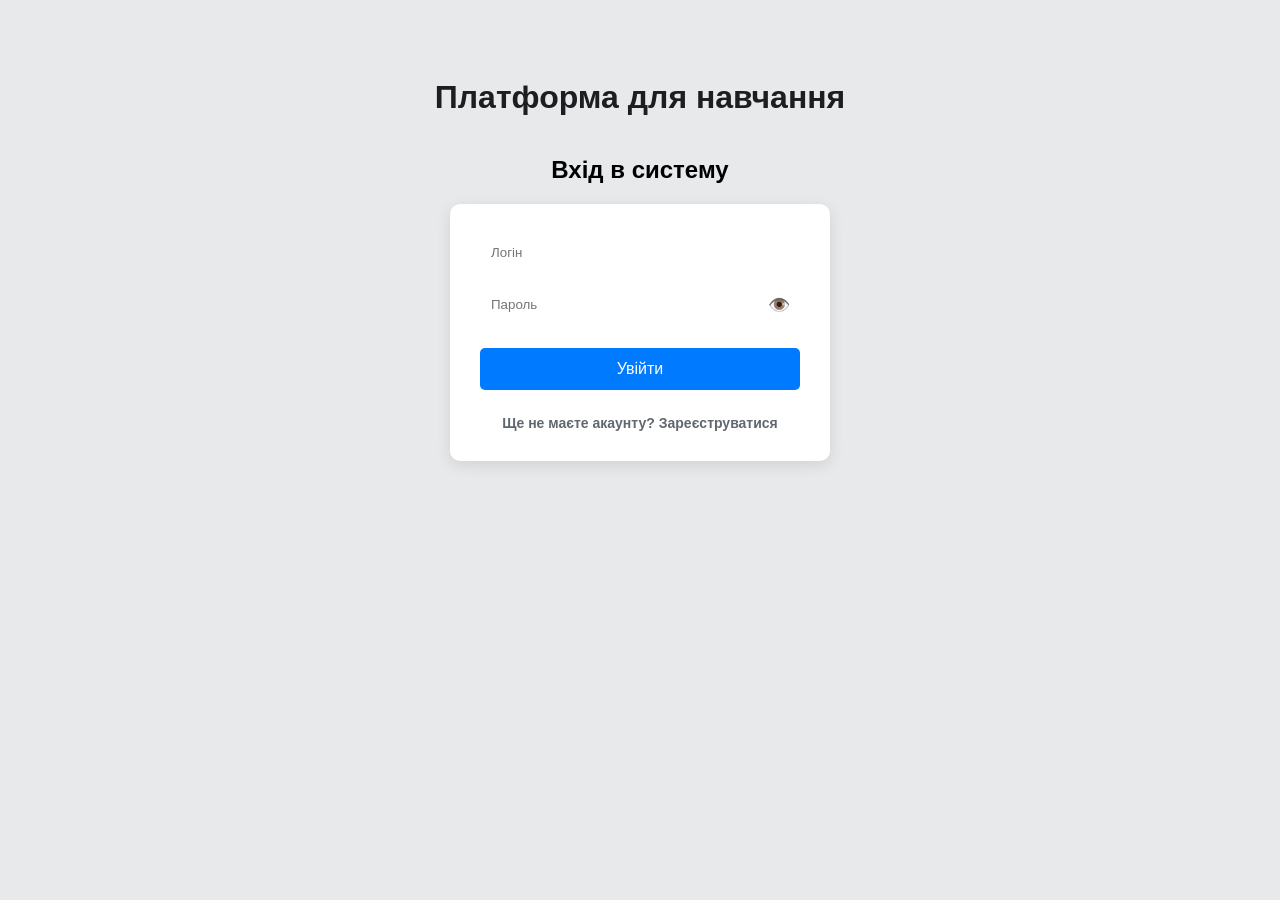
==== index.html @ 78d86eeb "Initial commit" ====
<!DOCTYPE html>
<html lang="en">
<head>
    <meta charset="UTF-8">
    <meta name="viewport" content="width=device-width, initial-scale=1.0">
    <title>Document</title>
    <link rel="stylesheet" href="style.css">
    <script src="script.js" defer></script>
</head>
<body>
    <h1>Платформа для навчання</h1>
    <h2>Вхід в систему</h2>
    <form>
        <input type="text" id="loginField" placeholder="Логін">
        <div class="password-container">
    <input type="password" id="passwordField" placeholder="Пароль">
    <button type="button" id="togglePassword">👁️</button>
</div>
        <button type="submit">Увійти</button>
        <a href="#" class="signup-link">Ще не маєте акаунту? Зареєструватися</a>
    </form>
</body>
</html>
---- style.css ----
body {
    background-color: #e8e9ea; /* Світло-сірий колір */
    font-family: Arial, sans-serif; /* Сучасний шрифт без засічок */
    display: flex;
    flex-direction: column;
    align-items: center; /* Центруємо все по горизонталі */
    padding-top: 50px;
}
/* Додаємо плавність для всіх інпутів та кнопок */
input, button, a {
    transition: all 0.3s ease;
}

/* Робимо картку форми ще виразнішою */
/* Робимо форму по центру та додаємо зазори */
form {
    background-color: white;
    padding: 30px;
    border-radius: 10px;
    box-shadow: 0 4px 15px rgba(0,0,0,0.1);
    display: flex;
    flex-direction: column;
    gap: 15px;
    align-items: center; /* Це центрирує всі елементи всередині форми по горизонталі */
    width: 300px;
    align-items: stretch; /* Розтягує всі елементи на всю ширину форми */
    width: 320px;
}
form h2 {
    text-align: center;
}
#togglePassword {
    position: absolute;
    right: 10px;
    width: auto; /* Важливо! */
    background: none;
    border: none;
    padding: 0;
}
/* Виправляємо ширину кнопки, щоб вона була на всю форму */
form > button[type="submit"] {
    background-color: #007bff;
    color: white;
    padding: 12px;
    border: none;
    border-radius: 5px;
    cursor: pointer;
    width: 100%; /* Це розтягне кнопку по центру */
    font-size: 16px;
    margin-top: 10px;
}
/* Стиль для посилання реєстрації */
.signup-link {
    margin-top: 15px;
    font-size: 14px;
    color: #007bff;
    text-decoration: none;
    text-align: center;
    font-weight: 600;
}

.signup-link:hover {
    color: #0056b3;
    text-shadow: 0 0 1px rgba(0,91,179,0.2);
}
.password-container {
    display: flex;
    align-items: center;
    position: relative;
    width: 100%; /* Однаково з полем логіна */
}

/* Прибираємо подвійну обводку, якщо вона десь виникає */
.password-container input {
    width: 100%;
}
#passwordField {
    width: 100%;
    padding-right: 40px; /* Місце для ока справа */
}

/* Кнопка-око тепер акуратна */
#togglePassword {
    position: absolute;
    right: 10px;
    background: none;
    border: none;
    cursor: pointer;
    font-size: 18px;
    padding: 0;
    width: auto; /* Скасовуємо розтягування */
}
/* Оформлюємо заголовок */
h1 {
    color: #1c1e21;
    margin-bottom: 20px;
}

/* Робимо поля вводу красивими */
input {
    padding: 10px;
    border: 1px solid #ffffff;
    border-radius: 5px;
    width: 100%; /* Тепер поле завжди займає всю доступну ширину */
    box-sizing: border-box; /* Важливо: щоб padding не роздував ширину */
}

/* Стиль для кнопки */
button {
    background-color: #007bff; /* Синій колір */
    color: white;
    padding: 10px 20px;
    border: none;
    border-radius: 5px;
    cursor: pointer; /* Курсор стає "рукою" при наведенні */
    width: 270px;
}

/* Ефект при наведенні на кнопку */
button:hover {
    background-color: #0056b3;
}
/* Підсвітка полів при натисканні */
input:focus {
    outline: none;
    border-color: #007bff;
    box-shadow: 0 0 5px rgba(0, 123, 255, 0.2);
}

/* Стиль для посилання реєстрації */
.signup-link {
    margin-top: 10px;
    font-size: 14px;
    color: #606770;
    text-decoration: none;
    text-align: center;
}

.signup-link:hover {
    text-decoration: underline;
    color: #007bff;
}
* Контейнер для списку курсів */
#course-list {
    display: grid;
    grid-template-columns: repeat(auto-fit, minmax(250px, 1fr));
    gap: 20px;
    width: 100%;
    max-width: 900px;
    margin-top: 30px;
}

/* Сама картка курсу */
.course-card {
    background: white;
    padding: 20px;
    border-radius: 12px;
    box-shadow: 0 4px 12px rgba(0,0,0,0.08);
    border-left: 5px solid #007bff; /* Акцентна смужка */
    transition: transform 0.2s;
}

.course-card:hover {
    transform: translateY(-5px); /* Ефект підстрибування при наведенні */
}

.course-card h3 {
    margin: 0 0 10px 0;
    color: #1c1e21;
}
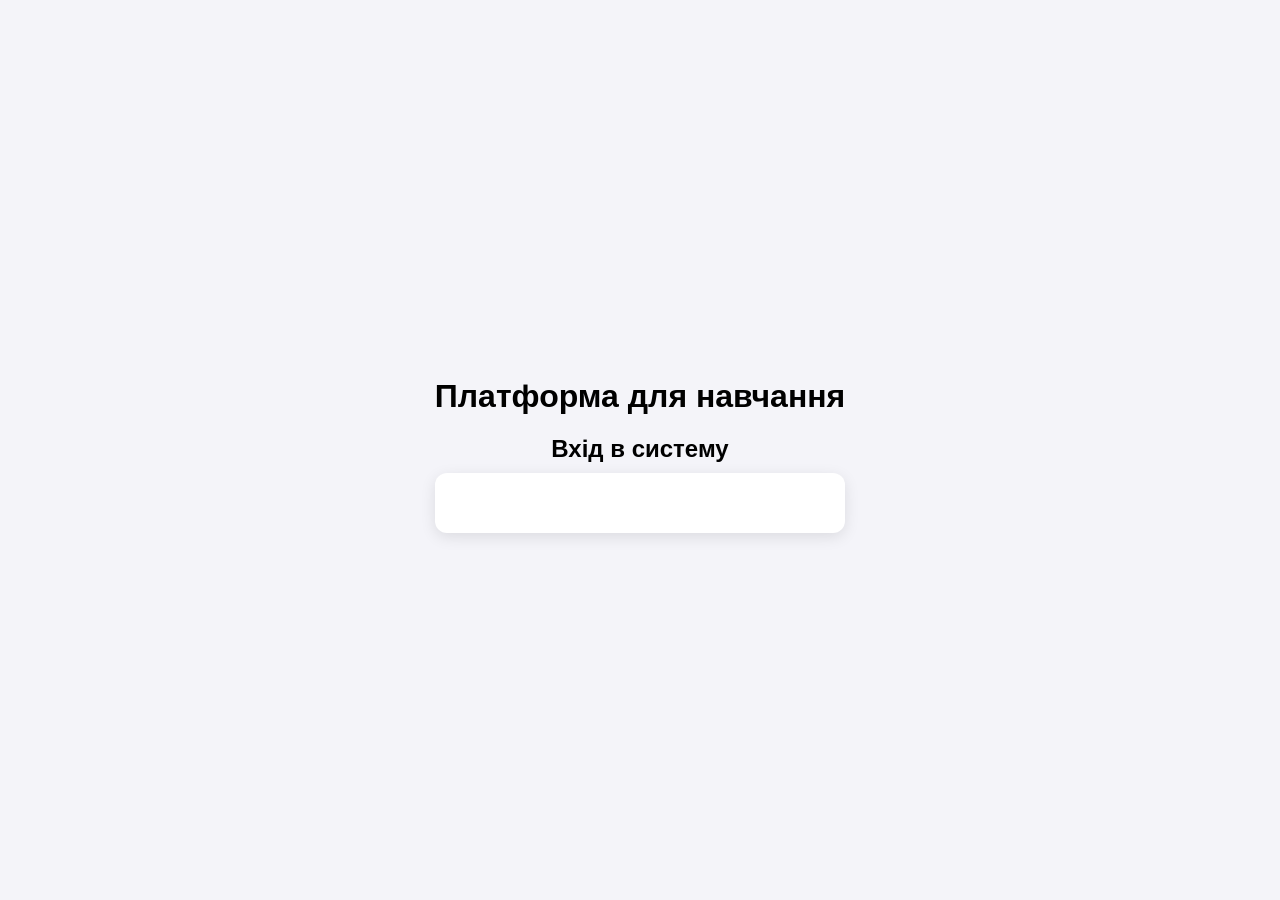
==== commit 2553b223: "rec2" ====
--- a/index.html
+++ b/index.html
@@ -8,16 +8,11 @@
     <script src="script.js" defer></script>
 </head>
 <body>
-    <h1>Платформа для навчання</h1>
-    <h2>Вхід в систему</h2>
-    <form>
-        <input type="text" id="loginField" placeholder="Логін">
-        <div class="password-container">
-    <input type="password" id="passwordField" placeholder="Пароль">
-    <button type="button" id="togglePassword">👁️</button>
-</div>
-        <button type="submit">Увійти</button>
-        <a href="#" class="signup-link">Ще не маєте акаунту? Зареєструватися</a>
-    </form>
+    <div class="main-wrapper">
+        <h1>Платформа для навчання</h1>
+        <h2>Вхід в систему</h2>
+        <form>
+            </form>
+    </div>
 </body>
 </html>
--- a/style.css
+++ b/style.css
@@ -1,85 +1,58 @@
+/* Загальні налаштування */
 body {
-    background-color: #e8e9ea; /* Світло-сірий колір */
-    font-family: Arial, sans-serif; /* Сучасний шрифт без засічок */
+    margin: 0;
+    background-color: #f4f4f9;
+    font-family: Arial, sans-serif;
+    overflow-x: hidden; /* Прибирає горизонтальну прокрутку на всяк випадок */
+}
+
+.main-wrapper {
+    min-height: 100vh;
     display: flex;
     flex-direction: column;
-    align-items: center; /* Центруємо все по горизонталі */
-    padding-top: 50px;
-}
-/* Додаємо плавність для всіх інпутів та кнопок */
-input, button, a {
-    transition: all 0.3s ease;
+    justify-content: center; /* Центрує вертикально */
+    align-items: center;     /* Центрує горизонтально */
+    padding: 20px;           /* Безпечний відступ для мобілок */
+    box-sizing: border-box;
 }
 
-/* Робимо картку форми ще виразнішою */
-/* Робимо форму по центру та додаємо зазори */
-form {
+h1, h2 {
+    margin: 10px 0; /* Зменшуємо стандартні відступи заголовків */
+    text-align: center;
+}
+
+/* Форма та Картки */
+form, .profile-card {
     background-color: white;
     padding: 30px;
-    border-radius: 10px;
+    border-radius: 12px;
     box-shadow: 0 4px 15px rgba(0,0,0,0.1);
-    display: flex;
     flex-direction: column;
     gap: 15px;
-    align-items: center; /* Це центрирує всі елементи всередині форми по горизонталі */
-    width: 300px;
-    align-items: stretch; /* Розтягує всі елементи на всю ширину форми */
-    width: 320px;
-}
-form h2 {
-    text-align: center;
-}
-#togglePassword {
-    position: absolute;
-    right: 10px;
-    width: auto; /* Важливо! */
-    background: none;
-    border: none;
-    padding: 0;
-}
-/* Виправляємо ширину кнопки, щоб вона була на всю форму */
-form > button[type="submit"] {
-    background-color: #007bff;
-    color: white;
-    padding: 12px;
-    border: none;
-    border-radius: 5px;
-    cursor: pointer;
-    width: 100%; /* Це розтягне кнопку по центру */
-    font-size: 16px;
-    margin-top: 10px;
-}
-/* Стиль для посилання реєстрації */
-.signup-link {
-    margin-top: 15px;
-    font-size: 14px;
-    color: #007bff;
-    text-decoration: none;
-    text-align: center;
-    font-weight: 600;
+    width: 90%;
+    max-width: 350px;
 }
 
-.signup-link:hover {
-    color: #0056b3;
-    text-shadow: 0 0 1px rgba(0,91,179,0.2);
-}
+/* Контейнер для пароля (щоб око було всередині) */
 .password-container {
-    display: flex;
+    position: relative;
     align-items: center;
-    position: relative;
-    width: 100%; /* Однаково з полем логіна */
 }
 
-/* Прибираємо подвійну обводку, якщо вона десь виникає */
-.password-container input {
+input {
+    padding: 12px;
+    border: 1px solid #ddd;
+    border-radius: 6px;
     width: 100%;
-}
-#passwordField {
-    width: 100%;
-    padding-right: 40px; /* Місце для ока справа */
+    box-sizing: border-box;
 }
 
-/* Кнопка-око тепер акуратна */
+input:focus {
+    outline: none;
+    border-color: #007bff;
+    box-shadow: 0 0 5px rgba(0, 123, 255, 0.2);
+}
+
 #togglePassword {
     position: absolute;
     right: 10px;
@@ -87,84 +60,27 @@
     border: none;
     cursor: pointer;
     font-size: 18px;
-    padding: 0;
-    width: auto; /* Скасовуємо розтягування */
-}
-/* Оформлюємо заголовок */
-h1 {
-    color: #1c1e21;
-    margin-bottom: 20px;
+    width: auto;
 }
 
-/* Робимо поля вводу красивими */
-input {
-    padding: 10px;
-    border: 1px solid #ffffff;
-    border-radius: 5px;
-    width: 100%; /* Тепер поле завжди займає всю доступну ширину */
-    box-sizing: border-box; /* Важливо: щоб padding не роздував ширину */
+button {
+    background-color: #007bff;
+    color: white;
+    padding: 12px;
+    border: none;
+    border-radius: 6px;
+    cursor: pointer;
+    font-size: 16px;
+    transition: background 0.3s;
 }
 
-/* Стиль для кнопки */
-button {
-    background-color: #007bff; /* Синій колір */
-    color: white;
-    padding: 10px 20px;
-    border: none;
-    border-radius: 5px;
-    cursor: pointer; /* Курсор стає "рукою" при наведенні */
-    width: 270px;
-}
-
-/* Ефект при наведенні на кнопку */
 button:hover {
     background-color: #0056b3;
 }
-/* Підсвітка полів при натисканні */
-input:focus {
-    outline: none;
-    border-color: #007bff;
-    box-shadow: 0 0 5px rgba(0, 123, 255, 0.2);
-}
 
-/* Стиль для посилання реєстрації */
 .signup-link {
-    margin-top: 10px;
+    text-align: center;
+    color: #007bff;
+    text-decoration: none;
     font-size: 14px;
-    color: #606770;
-    text-decoration: none;
-    text-align: center;
-}
-
-.signup-link:hover {
-    text-decoration: underline;
-    color: #007bff;
-}
-* Контейнер для списку курсів */
-#course-list {
-    display: grid;
-    grid-template-columns: repeat(auto-fit, minmax(250px, 1fr));
-    gap: 20px;
-    width: 100%;
-    max-width: 900px;
-    margin-top: 30px;
-}
-
-/* Сама картка курсу */
-.course-card {
-    background: white;
-    padding: 20px;
-    border-radius: 12px;
-    box-shadow: 0 4px 12px rgba(0,0,0,0.08);
-    border-left: 5px solid #007bff; /* Акцентна смужка */
-    transition: transform 0.2s;
-}
-
-.course-card:hover {
-    transform: translateY(-5px); /* Ефект підстрибування при наведенні */
-}
-
-.course-card h3 {
-    margin: 0 0 10px 0;
-    color: #1c1e21;
 }
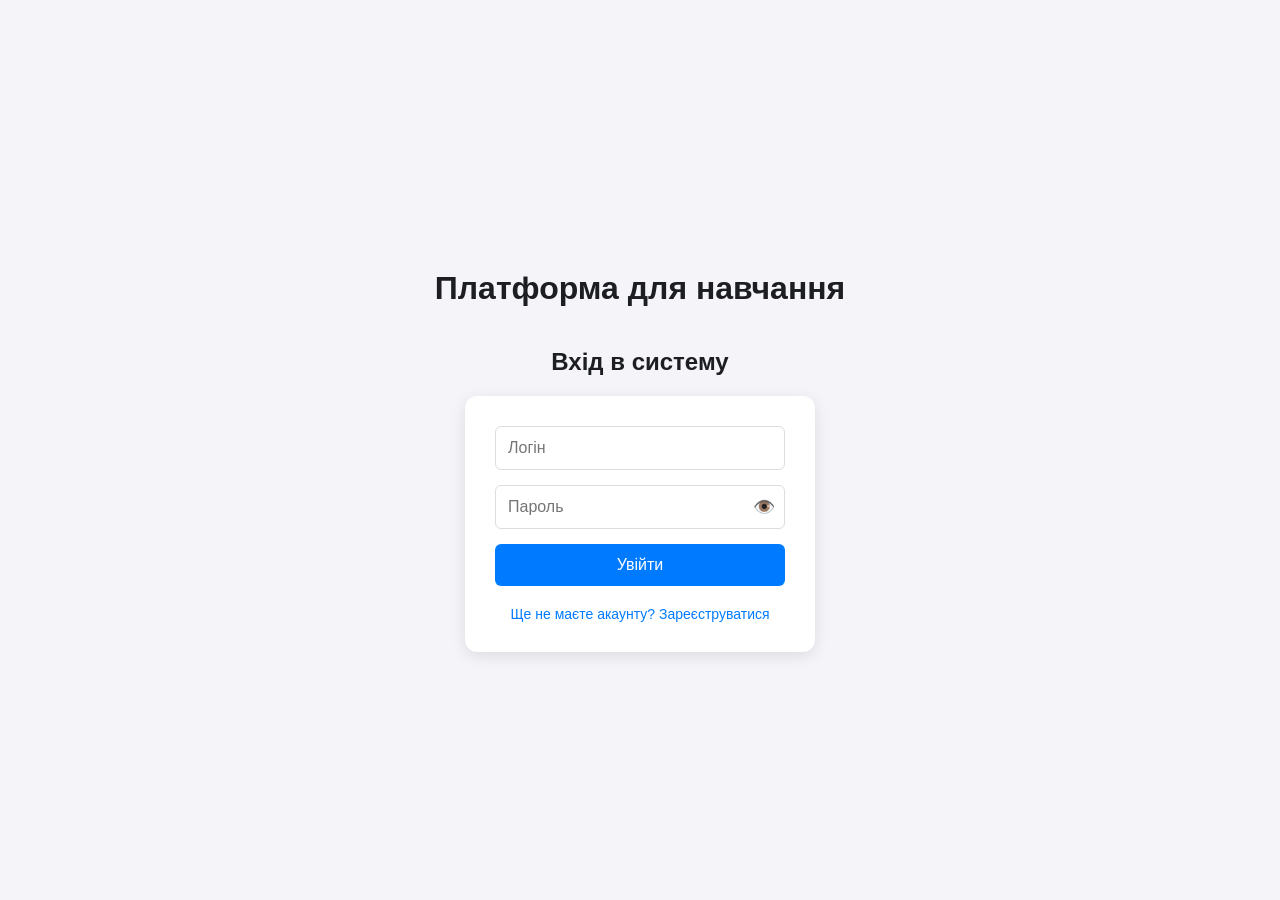
==== commit b530445e: "rec5" ====
--- a/index.html
+++ b/index.html
@@ -1,18 +1,27 @@
 <!DOCTYPE html>
-<html lang="en">
+<html lang="uk">
 <head>
     <meta charset="UTF-8">
     <meta name="viewport" content="width=device-width, initial-scale=1.0">
-    <title>Document</title>
+    <title>Платформа для навчання</title>
     <link rel="stylesheet" href="style.css">
     <script src="script.js" defer></script>
 </head>
 <body>
     <div class="main-wrapper">
         <h1>Платформа для навчання</h1>
-        <h2>Вхід в систему</h2>
-        <form>
-            </form>
+        <h2 style="text-align: center;">Вхід в систему</h2>
+        <form id="loginForm">
+            <input type="text" id="loginField" placeholder="Логін" required>
+            
+            <div class="password-container">
+                <input type="password" id="passwordField" placeholder="Пароль" required>
+                <button type="button" id="togglePassword">👁️</button>
+            </div>
+            
+            <button type="submit">Увійти</button>
+            <a href="#" class="signup-link">Ще не маєте акаунту? Зареєструватися</a>
+        </form>
     </div>
 </body>
 </html>
--- a/style.css
+++ b/style.css
@@ -1,24 +1,19 @@
-/* Загальні налаштування */
+/* Базові налаштування */
 body {
     margin: 0;
     background-color: #f4f4f9;
     font-family: Arial, sans-serif;
-    overflow-x: hidden; /* Прибирає горизонтальну прокрутку на всяк випадок */
+    color: #1c1e21;
 }
 
 .main-wrapper {
     min-height: 100vh;
     display: flex;
     flex-direction: column;
-    justify-content: center; /* Центрує вертикально */
-    align-items: center;     /* Центрує горизонтально */
-    padding: 20px;           /* Безпечний відступ для мобілок */
+    justify-content: center;
+    align-items: center;
+    padding: 20px;
     box-sizing: border-box;
-}
-
-h1, h2 {
-    margin: 10px 0; /* Зменшуємо стандартні відступи заголовків */
-    text-align: center;
 }
 
 /* Форма та Картки */
@@ -27,16 +22,20 @@
     padding: 30px;
     border-radius: 12px;
     box-shadow: 0 4px 15px rgba(0,0,0,0.1);
+    display: flex;
     flex-direction: column;
     gap: 15px;
-    width: 90%;
+    width: 100%;
     max-width: 350px;
+    box-sizing: border-box;
 }
 
-/* Контейнер для пароля (щоб око було всередині) */
+/* Пароль з оком */
 .password-container {
     position: relative;
+    display: flex;
     align-items: center;
+    width: 100%;
 }
 
 input {
@@ -45,6 +44,7 @@
     border-radius: 6px;
     width: 100%;
     box-sizing: border-box;
+    font-size: 16px;
 }
 
 input:focus {
@@ -61,9 +61,11 @@
     cursor: pointer;
     font-size: 18px;
     width: auto;
+    padding: 0;
 }
 
-button {
+/* Кнопки */
+button[type="submit"], .profile-card button {
     background-color: #007bff;
     color: white;
     padding: 12px;
@@ -71,11 +73,16 @@
     border-radius: 6px;
     cursor: pointer;
     font-size: 16px;
-    transition: background 0.3s;
+    transition: background 0.3s, transform 0.1s;
+    width: 100%;
 }
 
 button:hover {
     background-color: #0056b3;
+}
+
+button:active {
+    transform: scale(0.98);
 }
 
 .signup-link {
@@ -83,4 +90,20 @@
     color: #007bff;
     text-decoration: none;
     font-size: 14px;
+    margin-top: 5px;
+}
+
+/* Прогрес-бар */
+.progress-container {
+    background: #eee;
+    border-radius: 10px;
+    height: 12px;
+    width: 100%;
+    overflow: hidden;
+}
+
+.progress-bar {
+    background: #28a745;
+    height: 100%;
+    transition: width 0.5s ease;
 }
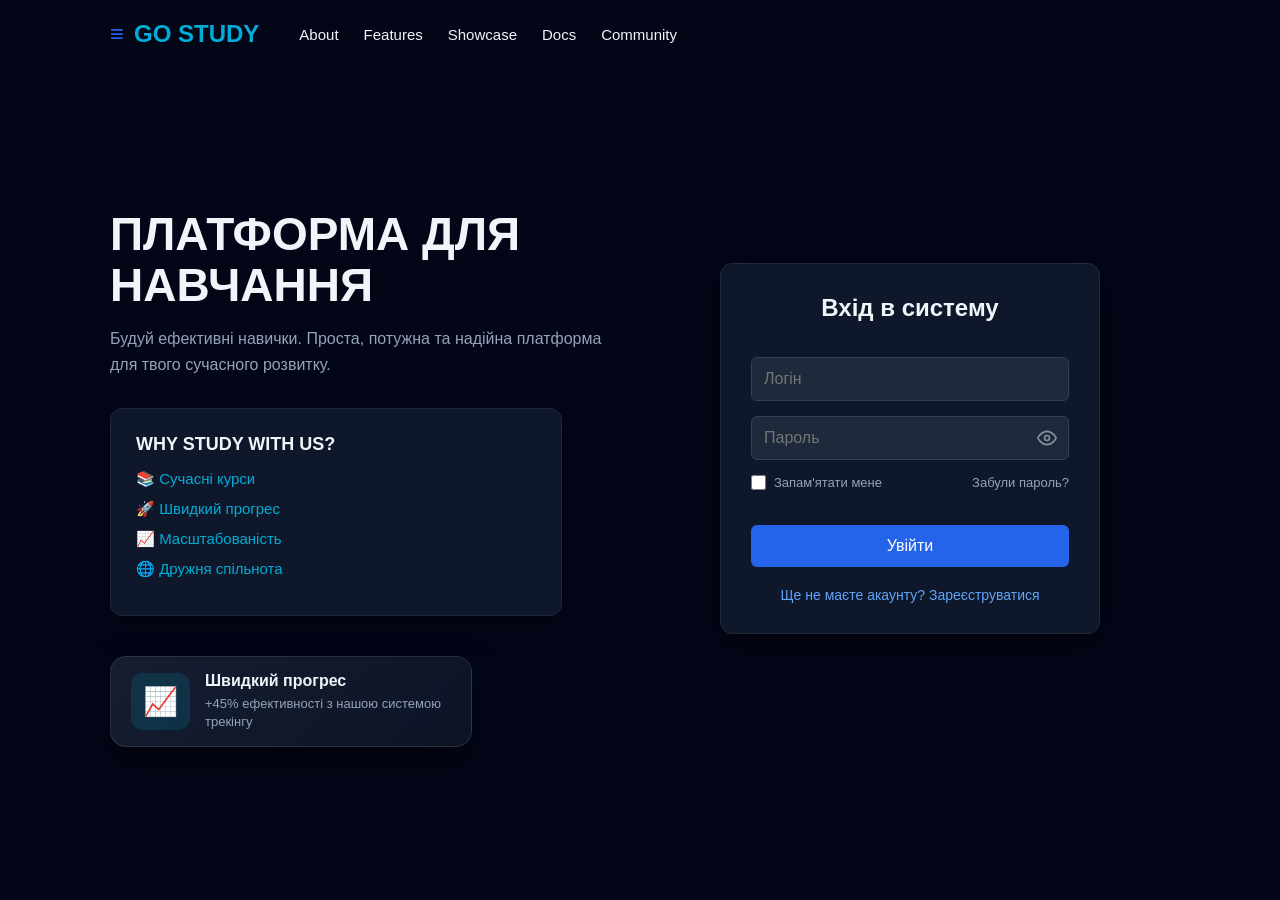
==== commit b76054db: "04.06" ====
--- a/index.html
+++ b/index.html
@@ -8,20 +8,73 @@
     <script src="script.js" defer></script>
 </head>
 <body>
-    <div class="main-wrapper">
-        <h1>Платформа для навчання</h1>
-        <h2 style="text-align: center;">Вхід в систему</h2>
-        <form id="loginForm">
-            <input type="text" id="loginField" placeholder="Логін" required>
+    <header class="navbar">
+        <div class="logo"><span>≡</span> GO STUDY</div>
+        <nav>
+            <a href="about.html">About</a>
+            <a href="features.html">Features</a>
+            <a href="showcase.html">Showcase</a>
+            <a href="docs.html">Docs</a>
+            <a href="community.html">Community</a>
+        </nav>
+    </header>
+
+<div class="main-wrapper">
+        
+        <div class="content-left">
+            <h1>ПЛАТФОРМА ДЛЯ НАВЧАННЯ</h1>
+            <p>Будуй ефективні навички. Проста, потужна та надійна платформа для твого сучасного розвитку.</p>
             
-            <div class="password-container">
-                <input type="password" id="passwordField" placeholder="Пароль" required>
-                <button type="button" id="togglePassword">👁️</button>
+            <div class="features-box">
+                <h3>WHY STUDY WITH US?</h3>
+                <ul>
+                    <li>📚 Сучасні курси</li>
+                    <li>🚀 Швидкий прогрес</li>
+                    <li>📈 Масштабованість</li>
+                    <li>🌐 Дружня спільнота</li>
+                </ul>
             </div>
-            
-            <button type="submit">Увійти</button>
-            <a href="#" class="signup-link">Ще не маєте акаунту? Зареєструватися</a>
-        </form>
+
+            <div class="floating-stat-card">
+                <div class="stat-icon">📈</div>
+                <div class="stat-info">
+                    <h4>Швидкий прогрес</h4>
+                    <p>+45% ефективності з нашою системою трекінгу</p>
+                </div>
+            </div>
+        </div>
+
+        <div class="content-right">
+            <form id="loginForm">
+                <h2 style="text-align: center; margin: 0 0 20px 0; color: #F1F5F9; font-size: 24px;">Вхід в систему</h2>
+                
+                <input type="text" id="loginField" placeholder="Логін" required>
+                
+                <div class="password-container">
+                    <input type="password" id="passwordField" placeholder="Пароль" required>
+                    <button type="button" class="toggle-password-btn">
+                        <svg width="20" height="20" viewBox="0 0 24 24" fill="none" stroke="#F1F5F9" stroke-width="2" stroke-linecap="round" stroke-linejoin="round">
+                            <path d="M1 12s4-8 11-8 11 8 11 8-4 8-11 8-11-8-11-8z"></path>
+                            <circle cx="12" cy="12" r="3"></circle>
+                        </svg>
+                    </button>
+                </div>
+                
+                <p id="loginError" style="color: #ef4444; font-size: 13px; margin: -10px 0 10px 0; display: none; text-align: left;">❌ Невірний логін або пароль!</p>
+
+                <div class="form-options" style="margin-bottom: 20px;">
+                    <label class="remember-me">
+                        <input type="checkbox" id="rememberMe"> Запам'ятати мене
+                    </label>
+                    <a href="#" class="forgot-password">Забули пароль?</a>
+                </div>
+
+                <button type="submit">Увійти</button>
+                <a href="register.html" class="signup-link">Ще не маєте акаунту? Зареєструватися</a>
+            </form>
+        </div>
+
     </div>
+    
 </body>
 </html>
--- a/style.css
+++ b/style.css
@@ -1,36 +1,37 @@
-/* Базові налаштування */
 body {
     margin: 0;
-    background-color: #f4f4f9;
+    background-color: #020617; 
     font-family: Arial, sans-serif;
-    color: #1c1e21;
+    color: #F1F5F9; 
 }
 
 .main-wrapper {
-    min-height: 100vh;
-    display: flex;
-    flex-direction: column;
-    justify-content: center;
-    align-items: center;
-    padding: 20px;
-    box-sizing: border-box;
-}
-
-/* Форма та Картки */
+    min-height: calc(100vh - 80px);
+    display: flex;
+    flex-direction: row;
+    justify-content: space-between; 
+    align-items: center;
+    max-width: 1100px; 
+    margin: 0 auto;    
+    padding: 0 20px;
+    box-sizing: border-box;
+    gap: 40px;
+}
+
 form, .profile-card {
-    background-color: white;
+    background-color: #0f172a;
+    border: 1px solid #1e293b;
     padding: 30px;
     border-radius: 12px;
-    box-shadow: 0 4px 15px rgba(0,0,0,0.1);
+    box-shadow: 0 8px 32px rgba(0, 0, 0, 0.5);
     display: flex;
     flex-direction: column;
-    gap: 15px;
-    width: 100%;
-    max-width: 350px;
-    box-sizing: border-box;
-}
-
-/* Пароль з оком */
+    gap: 15px; 
+    width: 100%;
+    width: 380px; 
+    box-sizing: border-box;
+}
+
 .password-container {
     position: relative;
     display: flex;
@@ -39,18 +40,21 @@
 }
 
 input {
+    background-color: #1e293b; 
+    color: #F1F5F9; 
     padding: 12px;
-    border: 1px solid #ddd;
+    border: 1px solid #334155; 
     border-radius: 6px;
     width: 100%;
     box-sizing: border-box;
     font-size: 16px;
+    transition: all 0.3s ease;
 }
 
 input:focus {
     outline: none;
-    border-color: #007bff;
-    box-shadow: 0 0 5px rgba(0, 123, 255, 0.2);
+    border-color: #00ADD8;
+    box-shadow: 0 0 8px rgba(0, 173, 216, 0.3);
 }
 
 #togglePassword {
@@ -64,9 +68,8 @@
     padding: 0;
 }
 
-/* Кнопки */
 button[type="submit"], .profile-card button {
-    background-color: #007bff;
+    background-color: #2563EB; 
     color: white;
     padding: 12px;
     border: none;
@@ -78,7 +81,7 @@
 }
 
 button:hover {
-    background-color: #0056b3;
+    background-color: #60A5FA; 
 }
 
 button:active {
@@ -87,23 +90,438 @@
 
 .signup-link {
     text-align: center;
-    color: #007bff;
+    color: #60A5FA; 
     text-decoration: none;
     font-size: 14px;
     margin-top: 5px;
 }
 
-/* Прогрес-бар */
 .progress-container {
-    background: #eee;
+    background: #1e293b; 
     border-radius: 10px;
-    height: 12px;
+    height: 8px;
     width: 100%;
     overflow: hidden;
 }
 
 .progress-bar {
-    background: #28a745;
+    background: #00ADD8; 
     height: 100%;
     transition: width 0.5s ease;
+}
+
+#course-list {
+    display: flex;
+    flex-direction: column;
+    gap: 10px;     
+    margin-top: 10px;
+}
+
+.course-card {
+    background-color: #1e293b; 
+    border-left: 5px solid #00ADD8;
+    border-radius: 8px;
+    padding: 10px 15px; 
+    margin-bottom: 0;   
+}
+
+.course-card h3 {
+    margin: 0 0 5px 0;  
+    font-size: 15px;    
+    color: #F1F5F9; 
+}
+
+.course-card p {
+    margin: 2px 0 0 0;  
+    color: #94a3b8; 
+}
+
+.navbar {
+    display: flex;
+    align-items: center;
+    max-width: 1100px;  
+    margin: 0 auto;    
+    padding: 20px 20px;
+    width: 100%;
+    box-sizing: border-box;
+}
+
+.navbar .logo {
+    font-size: 24px;
+    font-weight: bold;
+    color: #00ADD8; 
+    margin-right: 40px;
+    display: flex;
+    align-items: center;
+    gap: 10px;
+}
+
+.navbar .logo span {
+    color: #2563EB; 
+}
+
+.navbar nav {
+    display: flex;
+    gap: 25px;
+}
+
+.navbar nav a {
+    color: #F1F5F9;
+    text-decoration: none;
+    font-size: 15px;
+    transition: color 0.3s;
+}
+
+.navbar nav a:hover, .navbar nav a.active {
+    color: #60A5FA; 
+}
+
+.content-left {
+    flex: 1;
+    max-width: 500px;
+}
+
+.content-left h1 {
+    font-size: 46px;
+    margin: 0 0 15px 0;
+    line-height: 1.1;
+}
+
+.content-left p {
+    color: #94a3b8;
+    font-size: 16px;
+    line-height: 1.6;
+    margin-bottom: 30px;
+}
+
+.features-box {
+    background-color: #0f172a;
+    border: 1px solid #1e293b;
+    padding: 25px;
+    border-radius: 12px;
+    box-shadow: 0 8px 32px rgba(0, 0, 0, 0.3);
+    width: 80%;
+}
+
+.features-box h3 {
+    margin: 0 0 15px 0;
+    font-size: 18px;
+    color: #F1F5F9;
+}
+
+.features-box ul {
+    list-style: none;
+    padding: 0;
+    margin: 0;
+}
+
+.features-box li {
+    color: #00ADD8; 
+    margin-bottom: 12px;
+    font-size: 15px;
+    display: flex;
+    align-items: center;
+    gap: 10px;
+}
+
+.content-right {
+    flex: 1;
+    display: flex;
+    flex-direction: column;
+    align-items: center;
+    margin-top: -60px; 
+}
+
+.profile-wrapper {
+    min-height: 100vh;
+    display: flex;
+    justify-content: center;
+    align-items: center;
+    padding: 20px;
+    box-sizing: border-box;
+    background-color: #020617; 
+}
+.features-box, form, .profile-card {
+    transition: transform 0.3s ease, box-shadow 0.3s ease;
+}
+
+.features-box:hover, form:hover, .profile-card:hover {
+    transform: translateY(-5px); 
+    box-shadow: 0 15px 45px rgba(0, 0, 0, 0.7); 
+}
+
+button[type="submit"]:hover, .profile-card button:hover {
+    background-color: #3b82f6; 
+    box-shadow: 0 0 15px rgba(37, 99, 235, 0.5); 
+    transform: translateY(-2px); 
+}
+
+.course-card {
+    transition: transform 0.3s ease, background-color 0.3s ease;
+}
+
+.course-card:hover {
+    transform: translateX(8px); 
+    background-color: #334155; 
+}
+
+.dashboard-body {
+    background-color: #020617;
+    margin: 0;
+}
+
+.dashboard-container {
+    display: flex;
+    min-height: 100vh;
+    width: 100%;
+}
+
+.sidebar {
+    width: 260px;
+    background-color: #0f172a;
+    border-right: 1px solid #1e293b;
+    padding: 30px 20px;
+    display: flex;
+    flex-direction: column;
+    box-sizing: border-box;
+}
+
+.sidebar .logo {
+    font-size: 24px;
+    font-weight: bold;
+    color: #00ADD8;
+    margin-bottom: 40px;
+}
+.sidebar .logo span { color: #2563EB; }
+
+.sidebar-nav {
+    display: flex;
+    flex-direction: column;
+    gap: 10px;
+    flex-grow: 1; 
+}
+
+.sidebar-nav a {
+    color: #94a3b8;
+    text-decoration: none;
+    font-size: 16px;
+    padding: 12px 15px;
+    border-radius: 8px;
+    transition: all 0.3s ease;
+}
+
+.sidebar-nav a:hover, .sidebar-nav a.active {
+    background-color: #1e293b;
+    color: #F1F5F9;
+    transform: translateX(5px); 
+}
+
+.logout-btn {
+    background: transparent;
+    color: #ef4444; 
+    border: 1px solid #ef4444;
+    padding: 12px;
+    border-radius: 8px;
+    cursor: pointer;
+    font-size: 16px;
+    transition: 0.3s;
+}
+
+.logout-btn:hover {
+    background-color: #ef4444;
+    color: white;
+}
+
+.main-content {
+    flex: 1; 
+    padding: 40px 50px;
+    box-sizing: border-box;
+}
+
+.content-header h1 { margin: 0 0 5px 0; font-size: 32px; }
+.content-header p { color: #94a3b8; margin: 0 0 30px 0; }
+
+.section-title {
+    margin: 40px 0 20px 0;
+    font-size: 22px;
+    border-bottom: 1px solid #1e293b;
+    padding-bottom: 10px;
+}
+
+.stats-overview {
+    background-color: #0f172a;
+    padding: 25px;
+    border-radius: 12px;
+    border: 1px solid #1e293b;
+    box-shadow: 0 4px 15px rgba(0,0,0,0.2);
+}
+
+.course-grid {
+    display: grid;
+    grid-template-columns: repeat(auto-fill, minmax(280px, 1fr)); 
+}
+
+.form-options {
+    display: flex;
+    justify-content: space-between; 
+    align-items: center;
+    font-size: 13px;
+    margin-bottom: 5px;
+    width: 100%;
+}
+
+.remember-me {
+    display: flex;
+    align-items: center;
+    gap: 8px;
+    color: #94a3b8;
+    cursor: pointer;
+}
+
+.remember-me input[type="checkbox"] {
+    width: 15px;
+    height: 15px;
+    margin: 0;
+    accent-color: #00ADD8; 
+    cursor: pointer;
+}
+
+.forgot-password {
+    color: #94a3b8;
+    text-decoration: none;
+    transition: color 0.3s ease;
+}
+
+.forgot-password:hover {
+    color: #00ADD8; 
+    text-decoration: underline;
+}
+
+.floating-stat-card {
+    display: flex;
+    align-items: center;
+    background: linear-gradient(135deg, rgba(30, 41, 59, 0.7), rgba(15, 23, 42, 0.8));
+    backdrop-filter: blur(10px); 
+    border: 1px solid rgba(255, 255, 255, 0.1); 
+    border-radius: 16px;
+    padding: 15px 20px;
+    margin-top: 40px;
+    max-width: 320px;
+    box-shadow: 0 15px 35px rgba(0, 0, 0, 0.4); 
+    animation: float 6s ease-in-out infinite; 
+}
+
+.stat-icon {
+    font-size: 28px;
+    margin-right: 15px;
+    background: rgba(0, 173, 216, 0.15); 
+    padding: 12px;
+    border-radius: 12px;
+    display: flex;
+    align-items: center;
+    justify-content: center;
+}
+
+.stat-info h4 {
+    margin: 0 0 5px 0;
+    color: #F1F5F9;
+    font-size: 16px;
+}
+
+.stat-info p {
+    margin: 0;
+    color: #94a3b8;
+    font-size: 13px;
+    line-height: 1.4;
+}
+
+@keyframes float {
+    0% { transform: translateY(0px); }
+    50% { transform: translateY(-12px); } 
+    100% { transform: translateY(0px); }
+}
+
+@media (max-width: 768px) {
+    
+    .main-wrapper {
+        flex-direction: column; 
+        text-align: center;
+        margin-top: 20px;
+    }
+
+    .navbar {
+        flex-direction: column; 
+        gap: 15px;
+    }
+
+    .features-box {
+        width: 100%;
+        text-align: left; 
+        margin: 0 auto 30px auto;
+    }
+
+    .content-right {
+        margin-top: 0;
+        width: 100%;
+    }
+
+    .dashboard-container {
+        flex-direction: column; 
+    }
+
+    .sidebar {
+        width: 100%;
+        height: auto;
+        border-right: none;
+        border-bottom: 1px solid #1e293b;
+        padding: 20px;
+        align-items: center;
+    }
+
+    .sidebar-nav {
+        flex-direction: row; 
+        flex-wrap: wrap; 
+        justify-content: center;
+        margin-bottom: 20px;
+    }
+
+    .main-content {
+        padding: 20px; 
+    }
+
+    .content-header h1 {
+        font-size: 26px; 
+    }
+}
+
+input::-ms-reveal,
+input::-webkit-credentials-auto-fill-button {
+    display: none !important;
+}
+
+input[type="password"], input[type="text"] {
+    padding-right: 40px; 
+}
+
+.toggle-password-btn {
+    position: absolute;
+    right: 12px;
+    background: none;
+    border: none;
+    cursor: pointer;
+    padding: 0;
+    display: flex;
+    align-items: center;
+    justify-content: center;
+    opacity: 0.5; 
+    transition: opacity 0.3s ease, transform 0.2s ease; 
+}
+
+.toggle-password-btn:hover, 
+.toggle-password-btn:focus {
+    opacity: 1;
+    transform: scale(1.1);
+    background-color: transparent !important; 
+    outline: none !important; 
+    box-shadow: none !important; 
 }
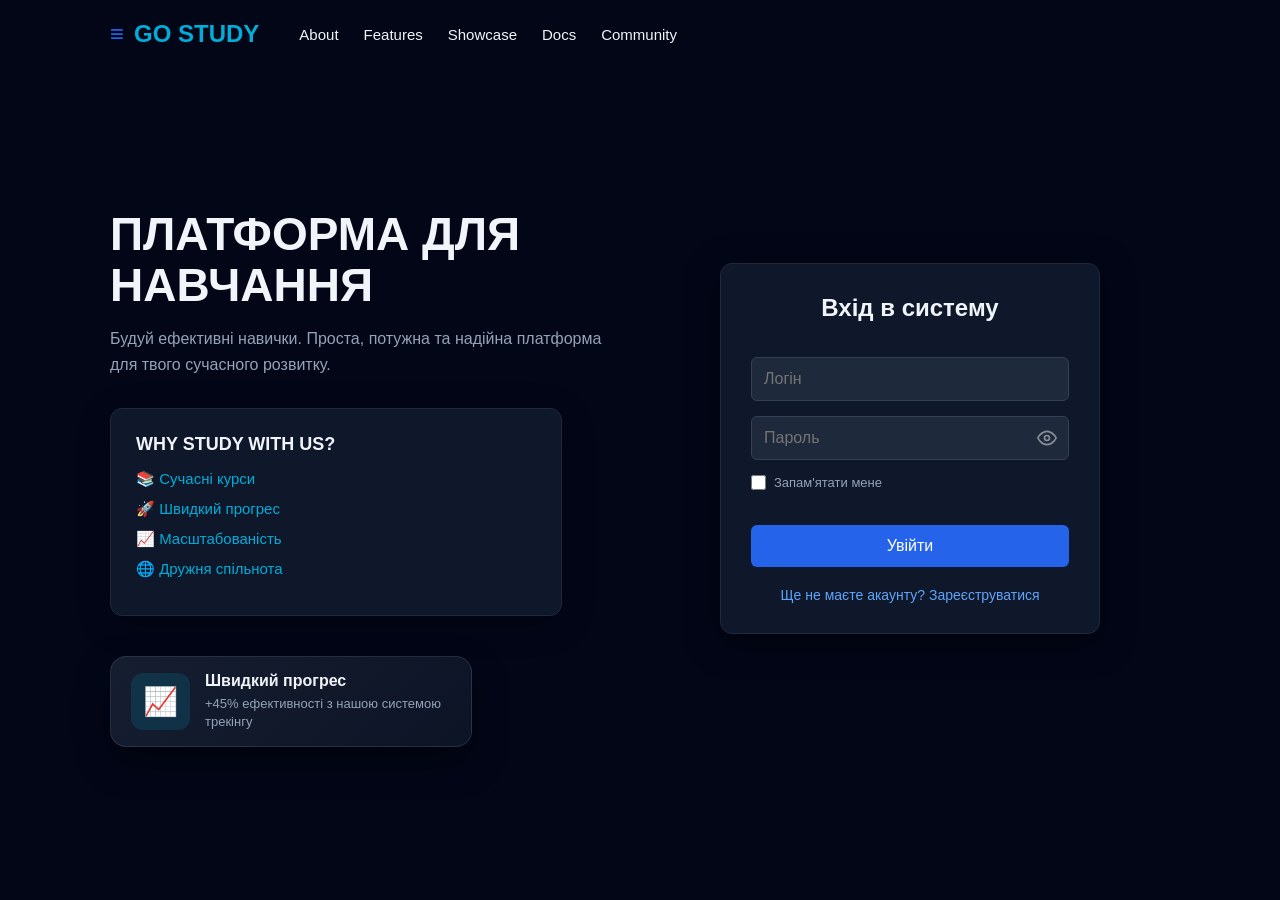
==== commit 0b0ce00c: "Final Release: Зв'язка Frontend та Backend, динамічні уроки, робоча адмінка" ====
--- a/index.html
+++ b/index.html
@@ -66,7 +66,6 @@
                     <label class="remember-me">
                         <input type="checkbox" id="rememberMe"> Запам'ятати мене
                     </label>
-                    <a href="#" class="forgot-password">Забули пароль?</a>
                 </div>
 
                 <button type="submit">Увійти</button>
@@ -77,4 +76,4 @@
     </div>
     
 </body>
-</html>+</html>
--- a/style.css
+++ b/style.css
@@ -386,17 +386,6 @@
     cursor: pointer;
 }
 
-.forgot-password {
-    color: #94a3b8;
-    text-decoration: none;
-    transition: color 0.3s ease;
-}
-
-.forgot-password:hover {
-    color: #00ADD8; 
-    text-decoration: underline;
-}
-
 .floating-stat-card {
     display: flex;
     align-items: center;
@@ -441,6 +430,26 @@
     100% { transform: translateY(0px); }
 }
 
+.sidebar-nav a {
+    transition: all 0.3s ease; 
+}
+
+.sidebar-nav a:hover {
+    color: #ffffff !important; 
+    text-shadow: 0 0 8px rgba(255, 255, 255, 0.4); 
+    background-color: rgba(255, 255, 255, 0.05); 
+}
+
+input[type="number"]::-webkit-outer-spin-button,
+input[type="number"]::-webkit-inner-spin-button {
+    -webkit-appearance: none;
+    margin: 0;
+}
+
+input[type="number"] {
+    -moz-appearance: textfield;
+}
+
 @media (max-width: 768px) {
     
     .main-wrapper {
@@ -524,4 +533,293 @@
     background-color: transparent !important; 
     outline: none !important; 
     box-shadow: none !important; 
-}+}
+
+input:-webkit-autofill,
+input:-webkit-autofill:hover, 
+input:-webkit-autofill:focus, 
+input:-webkit-autofill:active  {
+    
+    -webkit-box-shadow: 0 0 0 1000px #1e293b inset !important;
+    
+    -webkit-text-fill-color: #f1f5f9 !important;
+    
+    transition: background-color 5000s ease-in-out 0s;
+}
+
+/* Mobile MVP polish */
+textarea,
+select,
+button {
+    font: inherit;
+    box-sizing: border-box;
+}
+
+textarea,
+select {
+    max-width: 100%;
+}
+
+@media (max-width: 900px) {
+    .navbar {
+        padding: 16px;
+        gap: 14px;
+        align-items: flex-start;
+    }
+
+    .navbar nav {
+        width: 100%;
+        gap: 10px;
+        flex-wrap: wrap;
+    }
+
+    .navbar nav a {
+        background: #0f172a;
+        border: 1px solid #1e293b;
+        border-radius: 8px;
+        padding: 9px 12px;
+    }
+
+    .main-wrapper {
+        min-height: auto;
+        padding: 20px 16px 40px;
+        gap: 28px;
+    }
+
+    .content-left,
+    .content-right {
+        max-width: 100%;
+        width: 100%;
+    }
+
+    .content-left h1 {
+        font-size: 34px;
+    }
+
+    form,
+    .profile-card {
+        width: 100%;
+        max-width: 440px;
+        padding: 22px;
+    }
+
+    .features-box {
+        width: 100%;
+        padding: 20px;
+        border-radius: 10px;
+    }
+
+    .floating-stat-card {
+        max-width: none;
+        width: 100%;
+        box-sizing: border-box;
+        margin-top: 24px;
+        animation: none;
+    }
+
+    .dashboard-container {
+        flex-direction: column;
+        min-height: 100vh;
+    }
+
+    .sidebar,
+    .dashboard-container .sidebar[style] {
+        width: 100% !important;
+        min-width: 0 !important;
+        border-right: none;
+        border-bottom: 1px solid #1e293b;
+        padding: 16px !important;
+    }
+
+    .sidebar .logo {
+        margin-bottom: 16px;
+    }
+
+    .sidebar-nav {
+        width: 100%;
+        flex-direction: row;
+        flex-wrap: wrap;
+        gap: 8px;
+        margin-bottom: 12px;
+    }
+
+    .sidebar-nav a {
+        flex: 1 1 145px;
+        text-align: center;
+        padding: 10px 12px;
+        font-size: 14px;
+        transform: none !important;
+    }
+
+    .logout-btn,
+    [data-logout] {
+        width: 100%;
+        margin-top: 8px !important;
+    }
+
+    .main-content,
+    .dashboard-container .main-content[style] {
+        width: 100%;
+        padding: 22px 16px !important;
+        box-sizing: border-box;
+    }
+
+    .dashboard-container .main-content[style*="grid"] {
+        display: flex !important;
+        flex-direction: column !important;
+        grid-template-columns: 1fr !important;
+        gap: 24px !important;
+        max-width: 100% !important;
+    }
+
+    #profileContent {
+        grid-template-columns: 1fr !important;
+        gap: 14px !important;
+    }
+
+    .course-grid,
+    .courses-grid {
+        grid-template-columns: 1fr !important;
+    }
+}
+
+@media (max-width: 560px) {
+    body {
+        overflow-x: hidden;
+    }
+
+    .navbar {
+        align-items: center;
+        text-align: center;
+    }
+
+    .navbar .logo {
+        margin-right: 0;
+        font-size: 22px;
+    }
+
+    .navbar nav {
+        justify-content: center;
+    }
+
+    .navbar nav a {
+        flex: 1 1 calc(50% - 10px);
+        text-align: center;
+        font-size: 14px;
+    }
+
+    .main-wrapper {
+        padding: 12px 14px 32px;
+        text-align: center;
+    }
+
+    .content-left h1 {
+        font-size: 30px;
+        line-height: 1.15;
+    }
+
+    .content-left p {
+        font-size: 15px;
+        margin-bottom: 20px;
+    }
+
+    form,
+    .profile-card {
+        padding: 18px;
+        border-radius: 10px;
+    }
+
+    input,
+    textarea,
+    select,
+    button[type="submit"],
+    .profile-card button {
+        min-height: 46px;
+        font-size: 16px;
+    }
+
+    .form-options {
+        align-items: flex-start;
+        justify-content: flex-start;
+        text-align: left;
+    }
+
+    .content-header h1,
+    #courseTitleHeading,
+    #lessonTitle {
+        font-size: 24px !important;
+        line-height: 1.2;
+    }
+
+    .content-header p,
+    #courseDescription {
+        font-size: 15px !important;
+    }
+
+    .main-content {
+        padding: 18px 12px !important;
+    }
+
+    .features-box {
+        padding: 18px !important;
+    }
+
+    .features-box:hover,
+    form:hover,
+    .profile-card:hover,
+    .course-card:hover {
+        transform: none;
+    }
+
+    .sidebar-nav {
+        flex-direction: column;
+    }
+
+    .sidebar-nav a {
+        flex: 1 1 auto;
+        width: 100%;
+        box-sizing: border-box;
+    }
+
+    #stepCourseBadge,
+    #stepModuleBadge,
+    #stepLessonBadge {
+        font-size: 13px;
+        padding: 8px 6px !important;
+        word-break: break-word;
+    }
+
+    #continueCourseBtn,
+    #previousLessonBtn,
+    #completeLessonBtn {
+        width: 100%;
+        margin-top: 8px;
+        white-space: normal;
+    }
+
+    .main-content div:has(> #previousLessonBtn),
+    .main-content div:has(> iframe) {
+        width: 100%;
+    }
+
+    .main-content div:has(> #previousLessonBtn) {
+        flex-direction: column !important;
+        align-items: stretch !important;
+        gap: 10px;
+    }
+
+    .main-content div:has(> iframe) {
+        min-height: 360px !important;
+        height: 360px;
+        flex-grow: 0 !important;
+    }
+
+    #courseTitleHeading + div {
+        flex-wrap: wrap;
+        gap: 8px !important;
+    }
+
+    .main-content iframe {
+        min-height: 360px;
+    }
+}
